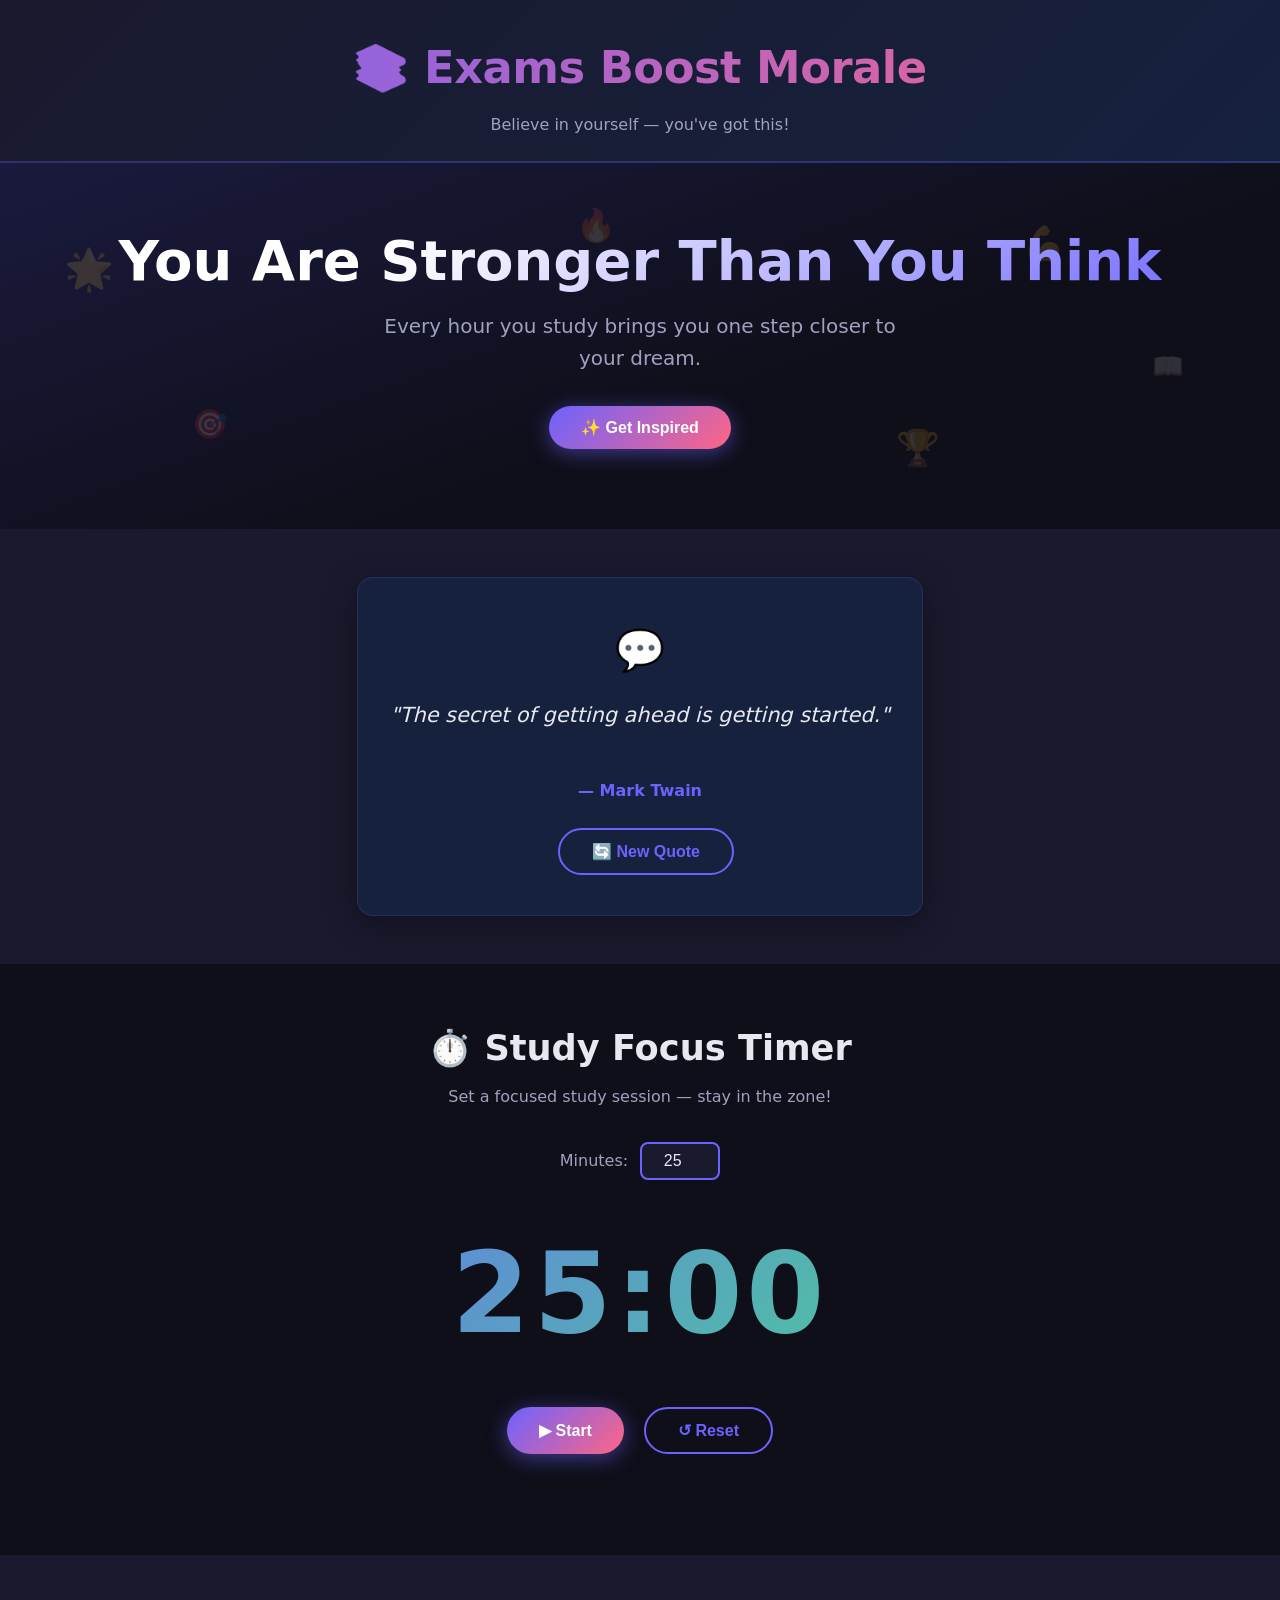
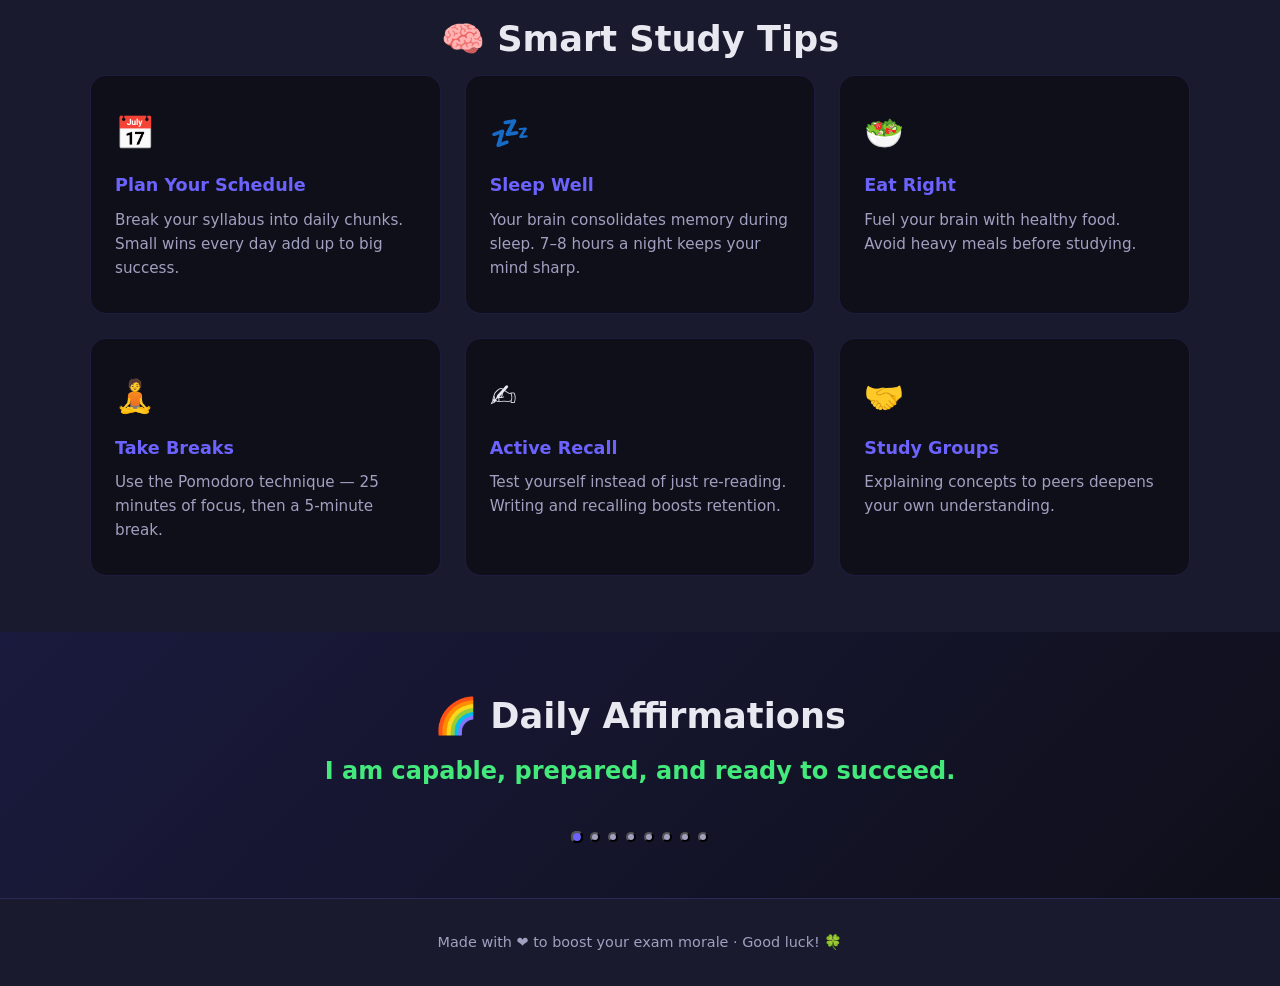
==== index.html @ 2e07d3cd "Add exam motivation webpage with Netlify hosting config Co-authored-by: FRDARSHIL <137996844+FRDARSH" ====
<!DOCTYPE html>
<html lang="en">
  <head>
    <meta charset="UTF-8" />
    <meta name="viewport" content="width=device-width, initial-scale=1.0" />
    <title>Exams Boost Morale 🚀</title>
    <link rel="stylesheet" href="style.css" />
  </head>
  <body>
    <!-- Header -->
    <header class="header">
      <h1 class="logo">📚 Exams Boost Morale</h1>
      <p class="tagline">Believe in yourself — you've got this!</p>
    </header>

    <!-- Hero Section -->
    <section class="hero">
      <div class="hero-content">
        <h2 class="hero-title">You Are Stronger Than You Think</h2>
        <p class="hero-sub">
          Every hour you study brings you one step closer to your dream.
        </p>
        <button class="btn-primary" id="inspireBtn">✨ Get Inspired</button>
      </div>
      <div class="floating-emojis" aria-hidden="true">
        <span>🌟</span><span>💪</span><span>🎯</span><span>🏆</span>
        <span>🔥</span><span>📖</span>
      </div>
    </section>

    <!-- Quote of the Day -->
    <section class="quote-section" id="quoteSection">
      <div class="quote-card">
        <span class="quote-icon">💬</span>
        <blockquote class="quote-text" id="quoteText">
          "The expert in anything was once a beginner."
        </blockquote>
        <p class="quote-author" id="quoteAuthor">— Helen Hayes</p>
        <button class="btn-secondary" id="newQuoteBtn">🔄 New Quote</button>
      </div>
    </section>

    <!-- Study Countdown Timer -->
    <section class="timer-section">
      <h2 class="section-title">⏱️ Study Focus Timer</h2>
      <p class="section-sub">Set a focused study session — stay in the zone!</p>
      <div class="timer-controls">
        <label for="studyMinutes">Minutes:</label>
        <input
          type="number"
          id="studyMinutes"
          value="25"
          min="1"
          max="120"
          aria-label="Study minutes"
        />
      </div>
      <div class="timer-display" id="timerDisplay">25:00</div>
      <div class="timer-buttons">
        <button class="btn-primary" id="startTimerBtn">▶ Start</button>
        <button class="btn-secondary" id="resetTimerBtn">↺ Reset</button>
      </div>
      <p class="timer-message" id="timerMessage"></p>
    </section>

    <!-- Tips Section -->
    <section class="tips-section">
      <h2 class="section-title">🧠 Smart Study Tips</h2>
      <div class="tips-grid">
        <div class="tip-card">
          <span class="tip-icon">📅</span>
          <h3>Plan Your Schedule</h3>
          <p>Break your syllabus into daily chunks. Small wins every day add up to big success.</p>
        </div>
        <div class="tip-card">
          <span class="tip-icon">💤</span>
          <h3>Sleep Well</h3>
          <p>Your brain consolidates memory during sleep. 7–8 hours a night keeps your mind sharp.</p>
        </div>
        <div class="tip-card">
          <span class="tip-icon">🥗</span>
          <h3>Eat Right</h3>
          <p>Fuel your brain with healthy food. Avoid heavy meals before studying.</p>
        </div>
        <div class="tip-card">
          <span class="tip-icon">🧘</span>
          <h3>Take Breaks</h3>
          <p>Use the Pomodoro technique — 25 minutes of focus, then a 5-minute break.</p>
        </div>
        <div class="tip-card">
          <span class="tip-icon">✍️</span>
          <h3>Active Recall</h3>
          <p>Test yourself instead of just re-reading. Writing and recalling boosts retention.</p>
        </div>
        <div class="tip-card">
          <span class="tip-icon">🤝</span>
          <h3>Study Groups</h3>
          <p>Explaining concepts to peers deepens your own understanding.</p>
        </div>
      </div>
    </section>

    <!-- Affirmations -->
    <section class="affirmation-section">
      <h2 class="section-title">🌈 Daily Affirmations</h2>
      <div class="affirmation-carousel" id="affirmationCarousel">
        <p class="affirmation-text" id="affirmationText">
          I am capable, prepared, and ready to succeed.
        </p>
      </div>
      <div class="affirmation-dots" id="affirmationDots"></div>
    </section>

    <!-- Footer -->
    <footer class="footer">
      <p>Made with ❤️ to boost your exam morale · Good luck! 🍀</p>
    </footer>

    <script src="script.js"></script>
  </body>
</html>
---- style.css ----
/* =====================
   Reset & Base
   ===================== */
*, *::before, *::after {
  box-sizing: border-box;
  margin: 0;
  padding: 0;
}

:root {
  --primary: #6c63ff;
  --primary-dark: #574fd6;
  --secondary: #ff6584;
  --accent: #43e97b;
  --bg: #0f0f1a;
  --surface: #1a1a2e;
  --surface2: #16213e;
  --text: #e8e8f0;
  --text-muted: #a0a0c0;
  --radius: 16px;
  --shadow: 0 8px 32px rgba(0, 0, 0, 0.4);
  --transition: 0.3s ease;
}

html {
  scroll-behavior: smooth;
}

body {
  font-family: 'Segoe UI', system-ui, -apple-system, sans-serif;
  background: var(--bg);
  color: var(--text);
  line-height: 1.6;
  min-height: 100vh;
}

/* =====================
   Header
   ===================== */
.header {
  text-align: center;
  padding: 2rem 1rem 1.5rem;
  background: linear-gradient(135deg, var(--surface) 0%, var(--surface2) 100%);
  border-bottom: 2px solid rgba(108, 99, 255, 0.3);
}

.logo {
  font-size: clamp(1.8rem, 5vw, 2.8rem);
  font-weight: 800;
  background: linear-gradient(90deg, var(--primary), var(--secondary));
  -webkit-background-clip: text;
  -webkit-text-fill-color: transparent;
  background-clip: text;
  letter-spacing: -0.5px;
}

.tagline {
  margin-top: 0.5rem;
  color: var(--text-muted);
  font-size: 1rem;
}

/* =====================
   Hero
   ===================== */
.hero {
  position: relative;
  text-align: center;
  padding: 4rem 1.5rem 5rem;
  background: linear-gradient(160deg, #1a1a3e 0%, #0f0f1a 60%);
  overflow: hidden;
}

.hero-content {
  position: relative;
  z-index: 1;
}

.hero-title {
  font-size: clamp(2rem, 6vw, 3.5rem);
  font-weight: 900;
  line-height: 1.2;
  margin-bottom: 1rem;
  background: linear-gradient(135deg, #fff 30%, var(--primary));
  -webkit-background-clip: text;
  -webkit-text-fill-color: transparent;
  background-clip: text;
}

.hero-sub {
  font-size: clamp(1rem, 2.5vw, 1.25rem);
  color: var(--text-muted);
  max-width: 520px;
  margin: 0 auto 2rem;
}

/* Floating emoji animations */
.floating-emojis {
  position: absolute;
  inset: 0;
  pointer-events: none;
}

.floating-emojis span {
  position: absolute;
  font-size: 2rem;
  animation: floatUp 6s ease-in-out infinite;
  opacity: 0.15;
}

.floating-emojis span:nth-child(1) { left: 5%;  top: 20%; animation-delay: 0s;    font-size: 2.5rem; }
.floating-emojis span:nth-child(2) { left: 80%; top: 15%; animation-delay: 1s;    font-size: 2rem;   }
.floating-emojis span:nth-child(3) { left: 15%; top: 65%; animation-delay: 2s;    font-size: 1.8rem; }
.floating-emojis span:nth-child(4) { left: 70%; top: 70%; animation-delay: 0.5s;  font-size: 2.2rem; }
.floating-emojis span:nth-child(5) { left: 45%; top: 10%; animation-delay: 1.5s;  font-size: 2rem;   }
.floating-emojis span:nth-child(6) { left: 90%; top: 50%; animation-delay: 2.5s;  font-size: 1.6rem; }

@keyframes floatUp {
  0%, 100% { transform: translateY(0) rotate(0deg);   opacity: 0.15; }
  50%       { transform: translateY(-20px) rotate(8deg); opacity: 0.35; }
}

/* =====================
   Buttons
   ===================== */
.btn-primary,
.btn-secondary {
  display: inline-block;
  padding: 0.75rem 2rem;
  border: none;
  border-radius: 50px;
  font-size: 1rem;
  font-weight: 700;
  cursor: pointer;
  transition: transform var(--transition), box-shadow var(--transition), opacity var(--transition);
}

.btn-primary {
  background: linear-gradient(135deg, var(--primary), var(--secondary));
  color: #fff;
  box-shadow: 0 4px 20px rgba(108, 99, 255, 0.5);
}

.btn-primary:hover {
  transform: translateY(-3px);
  box-shadow: 0 8px 28px rgba(108, 99, 255, 0.7);
}

.btn-secondary {
  background: transparent;
  color: var(--primary);
  border: 2px solid var(--primary);
  margin-left: 0.75rem;
}

.btn-secondary:hover {
  background: var(--primary);
  color: #fff;
  transform: translateY(-2px);
}

/* =====================
   Section Shared
   ===================== */
.section-title {
  text-align: center;
  font-size: clamp(1.5rem, 4vw, 2.2rem);
  font-weight: 800;
  margin-bottom: 0.5rem;
}

.section-sub {
  text-align: center;
  color: var(--text-muted);
  margin-bottom: 2rem;
}

/* =====================
   Quote Section
   ===================== */
.quote-section {
  padding: 3rem 1.5rem;
  background: var(--surface);
  text-align: center;
}

.quote-card {
  display: inline-block;
  max-width: 680px;
  background: var(--surface2);
  border-radius: var(--radius);
  padding: 2.5rem 2rem;
  box-shadow: var(--shadow);
  border: 1px solid rgba(108, 99, 255, 0.2);
}

.quote-icon {
  font-size: 2.5rem;
}

.quote-text {
  font-size: clamp(1.05rem, 2.5vw, 1.3rem);
  font-style: italic;
  color: var(--text);
  margin: 1rem 0;
  line-height: 1.7;
  min-height: 4rem;
  transition: opacity 0.4s ease;
}

.quote-text.fade {
  opacity: 0;
}

.quote-author {
  color: var(--primary);
  font-weight: 600;
  margin-bottom: 1.5rem;
  min-height: 1.5rem;
  transition: opacity 0.4s ease;
}

.quote-author.fade {
  opacity: 0;
}

/* =====================
   Timer Section
   ===================== */
.timer-section {
  padding: 3.5rem 1.5rem;
  background: var(--bg);
  text-align: center;
}

.timer-controls {
  display: flex;
  justify-content: center;
  align-items: center;
  gap: 0.75rem;
  margin-bottom: 1.5rem;
  color: var(--text-muted);
  font-size: 1rem;
}

.timer-controls input {
  width: 80px;
  padding: 0.5rem;
  border-radius: 8px;
  border: 2px solid var(--primary);
  background: var(--surface);
  color: var(--text);
  font-size: 1rem;
  text-align: center;
}

.timer-display {
  font-size: clamp(3rem, 12vw, 7rem);
  font-weight: 900;
  font-variant-numeric: tabular-nums;
  background: linear-gradient(135deg, var(--primary), var(--accent));
  -webkit-background-clip: text;
  -webkit-text-fill-color: transparent;
  background-clip: text;
  margin: 0.5rem 0 1.5rem;
  letter-spacing: 4px;
}

.timer-buttons {
  display: flex;
  justify-content: center;
  gap: 0.5rem;
  flex-wrap: wrap;
}

.timer-message {
  margin-top: 1.2rem;
  font-size: 1.1rem;
  color: var(--accent);
  font-weight: 600;
  min-height: 1.6rem;
}

/* =====================
   Tips Section
   ===================== */
.tips-section {
  padding: 3.5rem 1.5rem;
  background: var(--surface);
}

.tips-grid {
  display: grid;
  grid-template-columns: repeat(auto-fit, minmax(260px, 1fr));
  gap: 1.5rem;
  max-width: 1100px;
  margin: 0 auto;
}

.tip-card {
  background: var(--bg);
  border-radius: var(--radius);
  padding: 2rem 1.5rem;
  border: 1px solid rgba(108, 99, 255, 0.15);
  transition: transform var(--transition), box-shadow var(--transition);
}

.tip-card:hover {
  transform: translateY(-6px);
  box-shadow: 0 12px 36px rgba(108, 99, 255, 0.25);
  border-color: rgba(108, 99, 255, 0.4);
}

.tip-icon {
  font-size: 2rem;
  display: block;
  margin-bottom: 0.75rem;
}

.tip-card h3 {
  font-size: 1.1rem;
  font-weight: 700;
  margin-bottom: 0.5rem;
  color: var(--primary);
}

.tip-card p {
  color: var(--text-muted);
  font-size: 0.95rem;
}

/* =====================
   Affirmations
   ===================== */
.affirmation-section {
  padding: 3.5rem 1.5rem;
  background: linear-gradient(135deg, #1a1a3e, #0f0f1a);
  text-align: center;
}

.affirmation-carousel {
  max-width: 640px;
  margin: 0 auto 1.5rem;
  min-height: 3.5rem;
}

.affirmation-text {
  font-size: clamp(1.1rem, 3vw, 1.5rem);
  font-weight: 700;
  color: var(--accent);
  transition: opacity 0.5s ease;
}

.affirmation-text.fade {
  opacity: 0;
}

.affirmation-dots {
  display: flex;
  justify-content: center;
  gap: 0.5rem;
  margin-top: 1rem;
}

.dot {
  width: 10px;
  height: 10px;
  border-radius: 50%;
  background: var(--text-muted);
  cursor: pointer;
  transition: background var(--transition), transform var(--transition);
}

.dot.active {
  background: var(--primary);
  transform: scale(1.3);
}

/* =====================
   Footer
   ===================== */
.footer {
  text-align: center;
  padding: 2rem 1rem;
  background: var(--surface);
  border-top: 1px solid rgba(108, 99, 255, 0.2);
  color: var(--text-muted);
  font-size: 0.9rem;
}

/* =====================
   Responsive
   ===================== */
@media (max-width: 480px) {
  .btn-secondary {
    margin-left: 0;
    margin-top: 0.75rem;
  }

  .quote-card {
    padding: 1.5rem 1rem;
  }
}
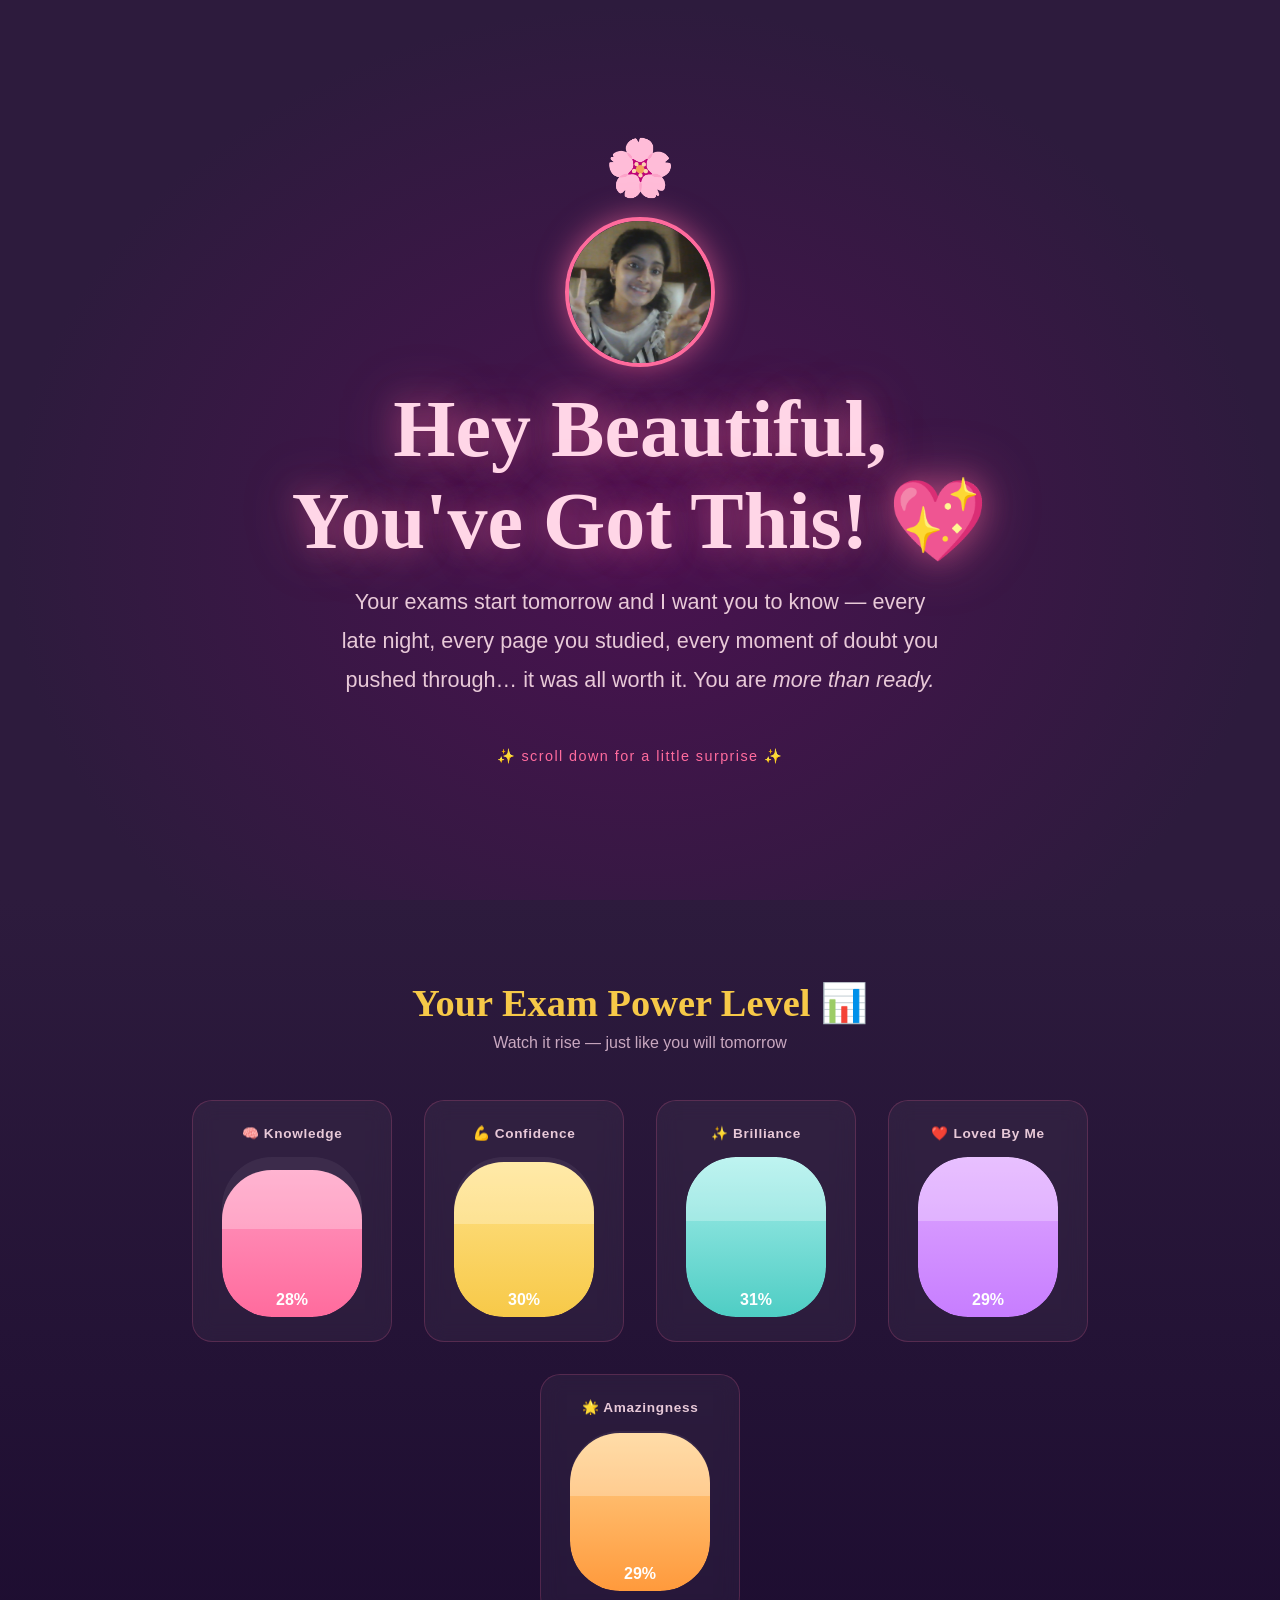
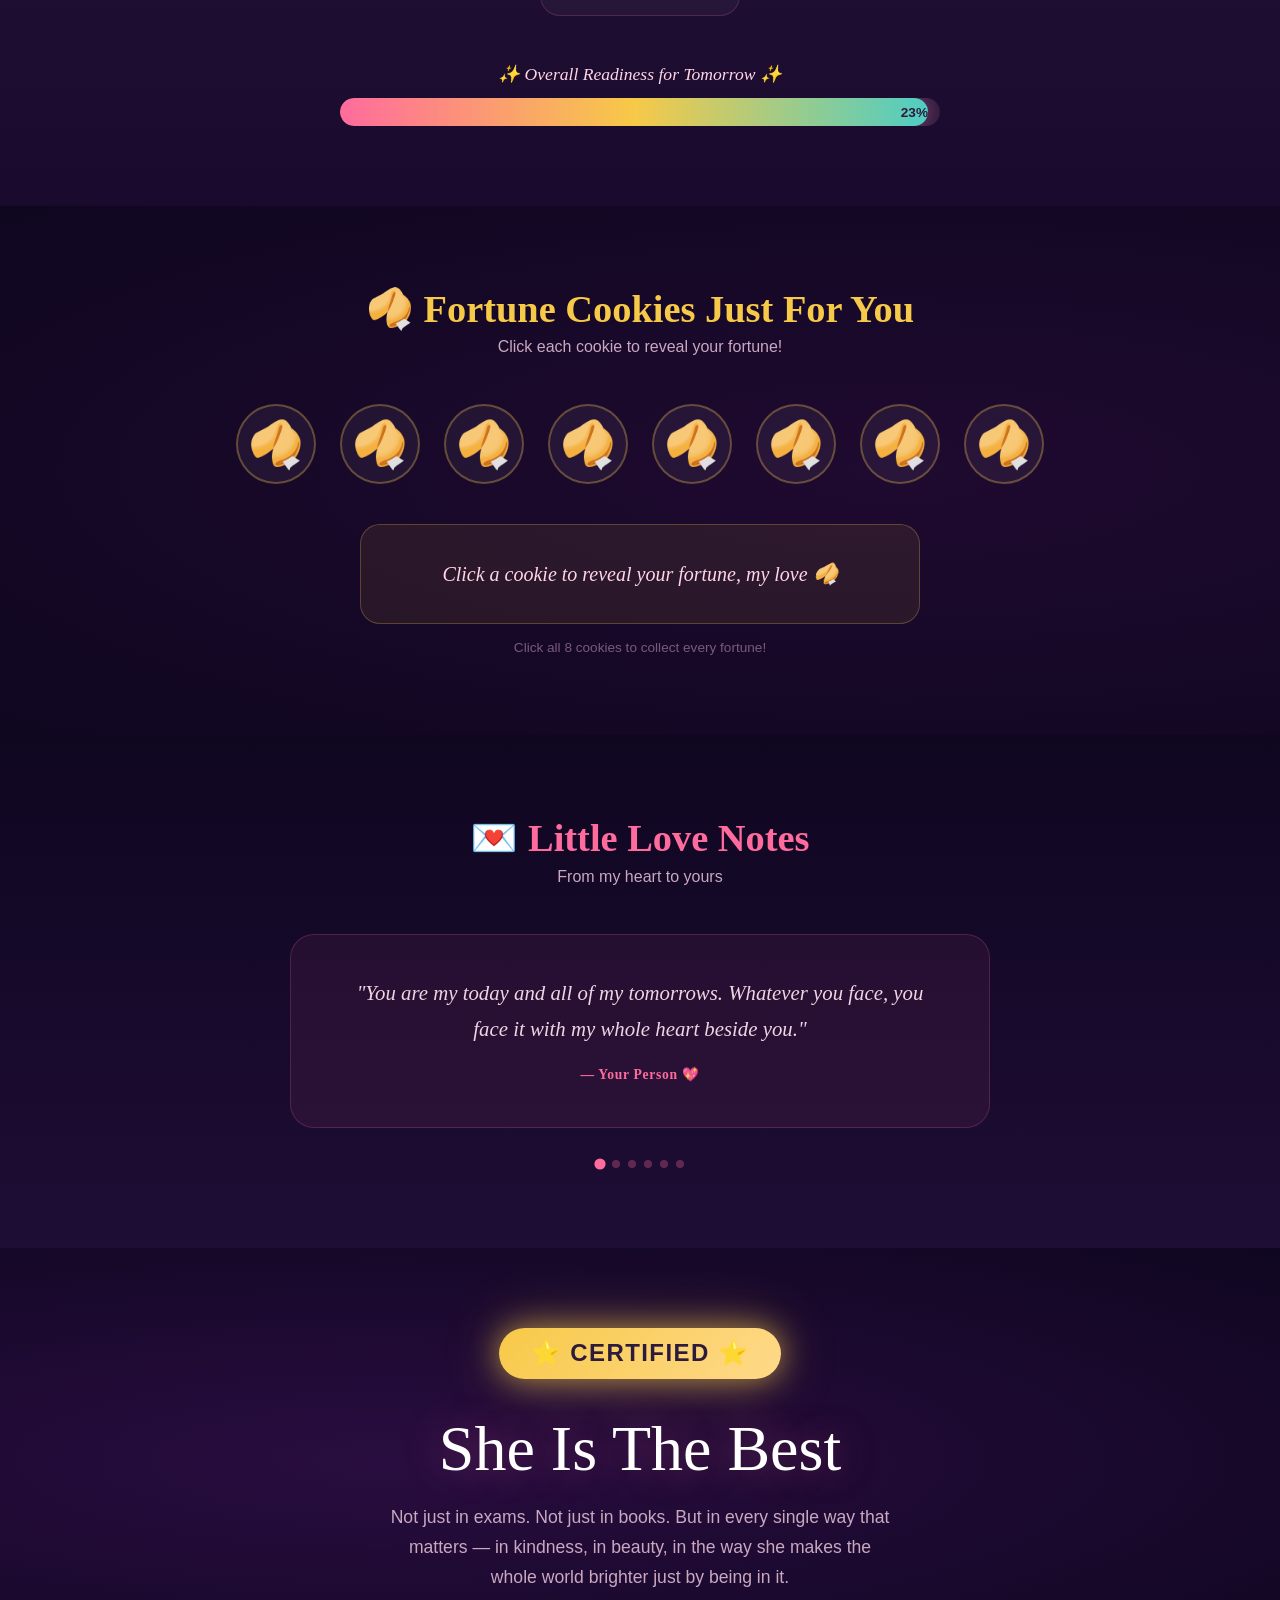
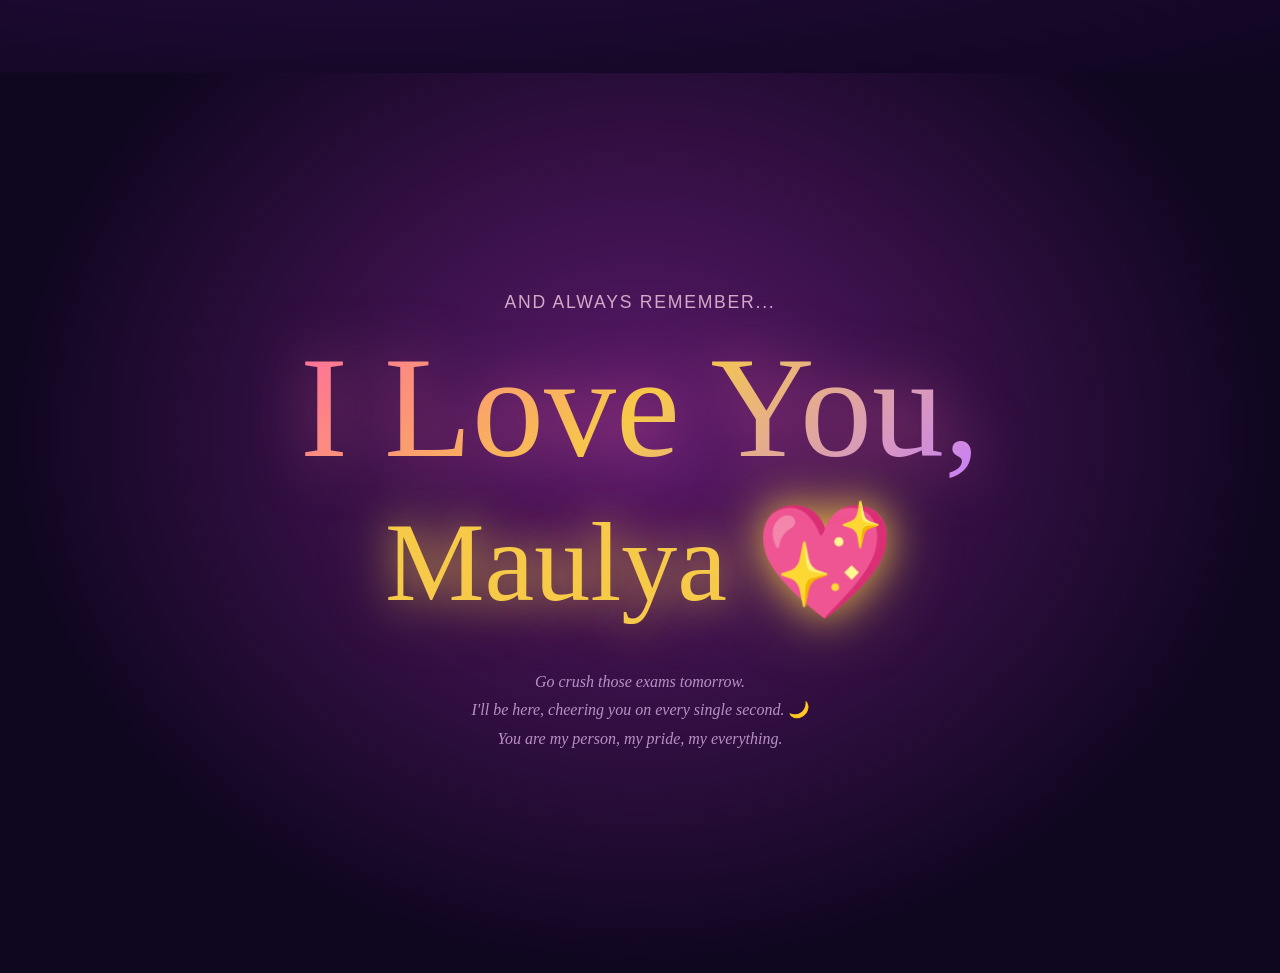
==== commit 2056b620: "Add files via upload" ====
--- a/index.html
+++ b/index.html
@@ -1,121 +1,687 @@
-<!DOCTYPE html>
-<html lang="en">
-  <head>
-    <meta charset="UTF-8" />
-    <meta name="viewport" content="width=device-width, initial-scale=1.0" />
-    <title>Exams Boost Morale 🚀</title>
-    <link rel="stylesheet" href="style.css" />
-  </head>
-  <body>
-    <!-- Header -->
-    <header class="header">
-      <h1 class="logo">📚 Exams Boost Morale</h1>
-      <p class="tagline">Believe in yourself — you've got this!</p>
-    </header>
-
-    <!-- Hero Section -->
-    <section class="hero">
-      <div class="hero-content">
-        <h2 class="hero-title">You Are Stronger Than You Think</h2>
-        <p class="hero-sub">
-          Every hour you study brings you one step closer to your dream.
-        </p>
-        <button class="btn-primary" id="inspireBtn">✨ Get Inspired</button>
-      </div>
-      <div class="floating-emojis" aria-hidden="true">
-        <span>🌟</span><span>💪</span><span>🎯</span><span>🏆</span>
-        <span>🔥</span><span>📖</span>
-      </div>
-    </section>
-
-    <!-- Quote of the Day -->
-    <section class="quote-section" id="quoteSection">
-      <div class="quote-card">
-        <span class="quote-icon">💬</span>
-        <blockquote class="quote-text" id="quoteText">
-          "The expert in anything was once a beginner."
-        </blockquote>
-        <p class="quote-author" id="quoteAuthor">— Helen Hayes</p>
-        <button class="btn-secondary" id="newQuoteBtn">🔄 New Quote</button>
-      </div>
-    </section>
-
-    <!-- Study Countdown Timer -->
-    <section class="timer-section">
-      <h2 class="section-title">⏱️ Study Focus Timer</h2>
-      <p class="section-sub">Set a focused study session — stay in the zone!</p>
-      <div class="timer-controls">
-        <label for="studyMinutes">Minutes:</label>
-        <input
-          type="number"
-          id="studyMinutes"
-          value="25"
-          min="1"
-          max="120"
-          aria-label="Study minutes"
-        />
-      </div>
-      <div class="timer-display" id="timerDisplay">25:00</div>
-      <div class="timer-buttons">
-        <button class="btn-primary" id="startTimerBtn">▶ Start</button>
-        <button class="btn-secondary" id="resetTimerBtn">↺ Reset</button>
-      </div>
-      <p class="timer-message" id="timerMessage"></p>
-    </section>
-
-    <!-- Tips Section -->
-    <section class="tips-section">
-      <h2 class="section-title">🧠 Smart Study Tips</h2>
-      <div class="tips-grid">
-        <div class="tip-card">
-          <span class="tip-icon">📅</span>
-          <h3>Plan Your Schedule</h3>
-          <p>Break your syllabus into daily chunks. Small wins every day add up to big success.</p>
-        </div>
-        <div class="tip-card">
-          <span class="tip-icon">💤</span>
-          <h3>Sleep Well</h3>
-          <p>Your brain consolidates memory during sleep. 7–8 hours a night keeps your mind sharp.</p>
-        </div>
-        <div class="tip-card">
-          <span class="tip-icon">🥗</span>
-          <h3>Eat Right</h3>
-          <p>Fuel your brain with healthy food. Avoid heavy meals before studying.</p>
-        </div>
-        <div class="tip-card">
-          <span class="tip-icon">🧘</span>
-          <h3>Take Breaks</h3>
-          <p>Use the Pomodoro technique — 25 minutes of focus, then a 5-minute break.</p>
-        </div>
-        <div class="tip-card">
-          <span class="tip-icon">✍️</span>
-          <h3>Active Recall</h3>
-          <p>Test yourself instead of just re-reading. Writing and recalling boosts retention.</p>
-        </div>
-        <div class="tip-card">
-          <span class="tip-icon">🤝</span>
-          <h3>Study Groups</h3>
-          <p>Explaining concepts to peers deepens your own understanding.</p>
-        </div>
-      </div>
-    </section>
-
-    <!-- Affirmations -->
-    <section class="affirmation-section">
-      <h2 class="section-title">🌈 Daily Affirmations</h2>
-      <div class="affirmation-carousel" id="affirmationCarousel">
-        <p class="affirmation-text" id="affirmationText">
-          I am capable, prepared, and ready to succeed.
-        </p>
-      </div>
-      <div class="affirmation-dots" id="affirmationDots"></div>
-    </section>
-
-    <!-- Footer -->
-    <footer class="footer">
-      <p>Made with ❤️ to boost your exam morale · Good luck! 🍀</p>
-    </footer>
-
-    <script src="script.js"></script>
-  </body>
-</html>
+<!DOCTYPE html>
+<html lang="en">
+<head>
+<meta charset="UTF-8">
+<meta name="viewport" content="width=device-width, initial-scale=1.0">
+<title>For Maulya 💖</title>
+<link href="https://fonts.googleapis.com/css2?family=Playfair+Display:ital,wght@0,400;0,700;1,400&family=Quicksand:wght@300;400;600&family=Dancing+Script:wght@700&display=swap" rel="stylesheet">
+<style>
+  :root {
+    --rose: #ff6b9d;
+    --gold: #f7c948;
+    --blush: #ffd6e7;
+    --deep: #2d1b3d;
+    --soft: #fff0f6;
+    --teal: #4ecdc4;
+    --glow: rgba(255,107,157,0.4);
+  }
+
+  * { margin: 0; padding: 0; box-sizing: border-box; }
+
+  body {
+    background: var(--deep);
+    font-family: 'Quicksand', sans-serif;
+    overflow-x: hidden;
+    cursor: default;
+  }
+
+  /* ── STARS ── */
+  #stars {
+    position: fixed; inset: 0; pointer-events: none; z-index: 0;
+  }
+  .star {
+    position: absolute; border-radius: 50%;
+    background: #fff; animation: twinkle var(--dur) ease-in-out infinite;
+  }
+  @keyframes twinkle {
+    0%,100%{opacity:0.2;transform:scale(1);}
+    50%{opacity:1;transform:scale(1.4);}
+  }
+
+  /* ── FLOATING HEARTS ── */
+  .float-heart {
+    position: fixed; font-size: 1.4rem; pointer-events: none;
+    animation: floatUp var(--dur2) ease-in forwards; z-index: 1;
+  }
+  @keyframes floatUp {
+    0%   { transform: translateY(0) rotate(0deg) scale(1); opacity:1; }
+    100% { transform: translateY(-110vh) rotate(360deg) scale(0.4); opacity:0; }
+  }
+
+  /* ── SECTIONS ── */
+  section { position: relative; z-index: 2; }
+
+  /* ── HERO ── */
+  #hero {
+    min-height: 100vh; display: flex; flex-direction: column;
+    align-items: center; justify-content: center; text-align: center;
+    padding: 2rem;
+    background: radial-gradient(ellipse at 50% 60%, #4a1250 0%, var(--deep) 70%);
+  }
+  #hero .emoji-ring {
+    font-size: 3.5rem; animation: spin 12s linear infinite; display: inline-block;
+    margin-bottom: 1rem;
+  }
+  @keyframes spin { to { transform: rotate(360deg); } }
+  #hero h1 {
+    font-family: 'Dancing Script', cursive;
+    font-size: clamp(2.6rem, 8vw, 5rem);
+    color: var(--blush);
+    text-shadow: 0 0 30px var(--glow), 0 0 60px var(--glow);
+    line-height: 1.15; margin-bottom: 1rem;
+  }
+  #hero p {
+    font-size: clamp(1rem, 3vw, 1.35rem);
+    color: #e8c9d8; max-width: 600px; line-height: 1.8;
+  }
+  .scroll-hint {
+    margin-top: 3rem; color: var(--rose); font-size: 0.9rem;
+    animation: bounce 2s infinite; letter-spacing: .1em;
+  }
+  @keyframes bounce { 0%,100%{transform:translateY(0);} 50%{transform:translateY(8px);} }
+
+  /* ── PROGRESS BAR ── */
+  #progress-section {
+    padding: 5rem 2rem;
+    background: linear-gradient(180deg, var(--deep) 0%, #1a0a2e 100%);
+    text-align: center;
+  }
+  #progress-section h2 {
+    font-family: 'Playfair Display', serif;
+    color: var(--gold); font-size: clamp(1.5rem, 5vw, 2.4rem);
+    margin-bottom: 0.5rem;
+  }
+  #progress-section .subtitle {
+    color: #c9a8c0; margin-bottom: 3rem; font-size: 1rem;
+  }
+  .progress-wrap {
+    display: flex; justify-content: center; gap: 2rem;
+    flex-wrap: wrap; max-width: 900px; margin: 0 auto;
+  }
+  .bar-card {
+    background: rgba(255,255,255,0.04);
+    border: 1px solid rgba(255,107,157,0.2);
+    border-radius: 20px; padding: 1.5rem 1.8rem;
+    width: 200px; backdrop-filter: blur(10px);
+  }
+  .bar-label { color: #e8c9d8; font-size: 0.85rem; margin-bottom: 1rem; font-weight: 600; letter-spacing:.05em; }
+  .bar-track {
+    width: 100%; height: 160px; background: rgba(255,255,255,0.06);
+    border-radius: 50px; position: relative; overflow: hidden;
+    display: flex; align-items: flex-end;
+  }
+  .bar-fill {
+    width: 100%; height: 0%; border-radius: 50px;
+    transition: height 2.5s cubic-bezier(.25,1,.5,1);
+    position: relative;
+  }
+  .bar-fill::after {
+    content: ''; position: absolute; top: 0; left: 0; right: 0;
+    height: 40%; background: rgba(255,255,255,0.25); border-radius: 50px 50px 0 0;
+  }
+  .bar-pct {
+    position: absolute; width: 100%; text-align: center;
+    bottom: 8px; color: #fff; font-weight: 700; font-size: 1rem; z-index: 2;
+  }
+  .fill-1 { background: linear-gradient(to top, #ff6b9d, #ff9ac1); }
+  .fill-2 { background: linear-gradient(to top, #f7c948, #ffe28a); }
+  .fill-3 { background: linear-gradient(to top, #4ecdc4, #a8efeb); }
+  .fill-4 { background: linear-gradient(to top, #c77dff, #e0aaff); }
+  .fill-5 { background: linear-gradient(to top, #ff9a3c, #ffd08a); }
+  .overall-bar-wrap {
+    max-width: 600px; margin: 3rem auto 0;
+  }
+  .overall-label {
+    font-family: 'Playfair Display', serif; font-style: italic;
+    color: var(--blush); font-size: 1.1rem; margin-bottom: 0.8rem;
+  }
+  .overall-track {
+    height: 28px; background: rgba(255,255,255,0.07);
+    border-radius: 50px; overflow: hidden; position: relative;
+  }
+  .overall-fill {
+    height: 100%; width: 0%; border-radius: 50px;
+    background: linear-gradient(90deg, #ff6b9d, #f7c948, #4ecdc4);
+    transition: width 3s cubic-bezier(.25,1,.5,1);
+    box-shadow: 0 0 20px rgba(255,107,157,0.5);
+  }
+  .overall-pct {
+    position: absolute; right: 12px; top: 50%; transform: translateY(-50%);
+    font-weight: 700; color: var(--deep); font-size: 0.85rem;
+  }
+
+  /* ── FORTUNE COOKIES ── */
+  #fortune-section {
+    padding: 5rem 2rem;
+    background: radial-gradient(ellipse at 70% 50%, #1f0a30 0%, #0f0620 100%);
+    text-align: center;
+  }
+  #fortune-section h2 {
+    font-family: 'Playfair Display', serif; color: var(--gold);
+    font-size: clamp(1.5rem, 5vw, 2.4rem); margin-bottom: 0.4rem;
+  }
+  #fortune-section .subtitle { color: #c9a8c0; margin-bottom: 3rem; font-size: 1rem; }
+  .cookie-grid {
+    display: flex; flex-wrap: wrap; gap: 1.5rem;
+    justify-content: center; max-width: 900px; margin: 0 auto 2.5rem;
+  }
+  .cookie {
+    width: 80px; height: 80px; font-size: 2.8rem;
+    background: rgba(255,255,255,0.05);
+    border: 2px solid rgba(247,201,72,0.3);
+    border-radius: 50%; display: flex; align-items: center; justify-content: center;
+    cursor: pointer; transition: transform .2s, box-shadow .2s;
+    animation: wobble 3s ease-in-out infinite;
+    animation-delay: var(--delay);
+  }
+  .cookie:hover {
+    transform: scale(1.15) rotate(10deg);
+    box-shadow: 0 0 30px rgba(247,201,72,0.5);
+  }
+  .cookie.cracked { animation: crack .4s forwards; cursor: default; }
+  @keyframes crack {
+    0%{transform:scale(1);}
+    30%{transform:scale(1.3) rotate(-5deg);}
+    60%{transform:scale(0.9) rotate(5deg);}
+    100%{transform:scale(1.05);}
+  }
+  @keyframes wobble {
+    0%,100%{transform:rotate(-3deg);}
+    50%{transform:rotate(3deg);}
+  }
+  .fortune-display {
+    min-height: 100px; max-width: 560px; margin: 0 auto;
+    background: rgba(247,201,72,0.08);
+    border: 1px solid rgba(247,201,72,0.25);
+    border-radius: 20px; padding: 1.8rem 2rem;
+    font-family: 'Playfair Display', serif; font-style: italic;
+    font-size: clamp(1rem, 3vw, 1.25rem); color: var(--blush);
+    line-height: 1.7; display: flex; align-items: center; justify-content: center;
+    text-align: center; transition: all .4s;
+  }
+  .fortune-hint { color: #7a5a7a; font-size: 0.85rem; margin-top: 1rem; }
+
+  /* ── LOVE QUOTES ── */
+  #quotes-section {
+    padding: 5rem 2rem;
+    background: linear-gradient(180deg, #0f0620 0%, #1e0d35 100%);
+    text-align: center;
+  }
+  #quotes-section h2 {
+    font-family: 'Playfair Display', serif; color: var(--rose);
+    font-size: clamp(1.5rem, 5vw, 2.4rem); margin-bottom: 0.4rem;
+  }
+  #quotes-section .subtitle { color: #c9a8c0; margin-bottom: 3rem; font-size: 1rem; }
+  .quote-carousel {
+    max-width: 700px; margin: 0 auto; position: relative;
+    min-height: 180px; display: flex; align-items: center; justify-content: center;
+  }
+  .quote-card {
+    background: rgba(255,107,157,0.07);
+    border: 1px solid rgba(255,107,157,0.2);
+    border-radius: 24px; padding: 2.5rem 3rem;
+    font-family: 'Playfair Display', serif; font-style: italic;
+    font-size: clamp(1.05rem, 3vw, 1.3rem); color: #f0d4e3;
+    line-height: 1.75; position: absolute; width: 100%;
+    opacity: 0; transition: opacity .8s, transform .8s;
+    transform: translateY(20px);
+  }
+  .quote-card.active { opacity: 1; transform: translateY(0); position: relative; }
+  .quote-card .attr {
+    display: block; margin-top: 1rem; color: var(--rose);
+    font-size: 0.85rem; font-style: normal; font-weight: 600; letter-spacing: .05em;
+  }
+  .quote-dots {
+    display: flex; gap: 8px; justify-content: center; margin-top: 2rem;
+  }
+  .dot {
+    width: 8px; height: 8px; border-radius: 50%;
+    background: rgba(255,107,157,0.3); cursor: pointer; transition: all .3s;
+  }
+  .dot.active { background: var(--rose); transform: scale(1.4); }
+
+  /* ── BEST CAPTION ── */
+  #best-section {
+    padding: 5rem 2rem;
+    background: radial-gradient(ellipse at 30% 50%, #290d40 0%, #0f0620 100%);
+    text-align: center;
+  }
+  .best-badge {
+    display: inline-block;
+    font-size: clamp(1.1rem, 4vw, 1.5rem);
+    color: var(--deep); font-weight: 700; letter-spacing: .06em;
+    background: linear-gradient(135deg, var(--gold), #ffd98a);
+    padding: .7rem 2rem; border-radius: 50px;
+    box-shadow: 0 0 30px rgba(247,201,72,0.6), 0 0 60px rgba(247,201,72,0.3);
+    animation: pulseBadge 2.5s ease-in-out infinite; margin-bottom: 2rem;
+  }
+  @keyframes pulseBadge {
+    0%,100%{box-shadow:0 0 30px rgba(247,201,72,.6),0 0 60px rgba(247,201,72,.3);}
+    50%{box-shadow:0 0 50px rgba(247,201,72,.9),0 0 100px rgba(247,201,72,.5);}
+  }
+  .best-text {
+    font-family: 'Playfair Display', serif;
+    font-size: clamp(2rem, 7vw, 4rem); color: #fff;
+    line-height: 1.2; text-shadow: 0 0 40px var(--glow);
+    margin-bottom: 1rem;
+  }
+  .best-sub { color: #c9a8c0; font-size: 1.1rem; max-width: 500px; margin: 0 auto; line-height: 1.7; }
+
+  /* ── ILY FINAL ── */
+  #ily-section {
+    min-height: 100vh; display: flex; flex-direction: column;
+    align-items: center; justify-content: center; text-align: center;
+    padding: 4rem 2rem;
+    background: radial-gradient(ellipse at 50% 40%, #5c1a6b 0%, #0f0620 70%);
+    position: relative; overflow: hidden;
+  }
+  .ily-pretext {
+    color: #d4a8c9; font-size: 1.1rem; margin-bottom: 1rem;
+    letter-spacing: .1em; text-transform: uppercase;
+  }
+  .ily-main {
+    font-family: 'Dancing Script', cursive;
+    font-size: clamp(3.5rem, 14vw, 9rem);
+    background: linear-gradient(135deg, var(--rose), var(--gold), #c77dff);
+    -webkit-background-clip: text; -webkit-text-fill-color: transparent;
+    background-clip: text;
+    filter: drop-shadow(0 0 30px rgba(255,107,157,0.6));
+    animation: ilyPulse 3s ease-in-out infinite; line-height: 1.1;
+    margin-bottom: 0.5rem;
+  }
+  @keyframes ilyPulse {
+    0%,100%{filter:drop-shadow(0 0 20px rgba(255,107,157,.5));}
+    50%{filter:drop-shadow(0 0 50px rgba(255,107,157,.9)) drop-shadow(0 0 80px rgba(247,201,72,.4));}
+  }
+  .ily-name {
+    font-family: 'Dancing Script', cursive;
+    font-size: clamp(3rem, 10vw, 7rem);
+    color: var(--gold);
+    text-shadow: 0 0 40px rgba(247,201,72,0.8), 0 0 80px rgba(247,201,72,0.4);
+    animation: namePop 4s ease-in-out infinite;
+  }
+  @keyframes namePop {
+    0%,100%{transform:scale(1);}
+    50%{transform:scale(1.04);}
+  }
+  .ily-footer {
+    margin-top: 2.5rem; color: #b891c4; font-size: 1rem;
+    font-family: 'Playfair Display', serif; font-style: italic; line-height: 1.8;
+  }
+  .heart-burst {
+    position: absolute; font-size: 1.2rem; pointer-events: none;
+    animation: burst var(--d) ease-out forwards; opacity: 0;
+  }
+  @keyframes burst {
+    0%{opacity:1;transform:translate(0,0) scale(1);}
+    100%{opacity:0;transform:translate(var(--tx),var(--ty)) scale(0.5);}
+  }
+
+  /* ── CONFETTI ── */
+  .confetti {
+    position: fixed; width: 8px; height: 8px; top: -10px;
+    pointer-events: none; z-index: 100;
+    animation: confettiFall var(--cf-dur) linear forwards;
+    border-radius: var(--cf-r);
+  }
+  @keyframes confettiFall {
+    0%  { transform: translateX(0) rotate(0deg); opacity:1; }
+    100%{ transform: translateX(var(--cf-x)) rotate(720deg) translateY(110vh); opacity:0; }
+  }
+
+  /* ── SCROLL REVEAL ── */
+  .reveal { opacity:0; transform:translateY(40px); transition: opacity .8s, transform .8s; }
+  .reveal.visible { opacity:1; transform:none; }
+
+  /* ── RESPONSIVE ── */
+  @media(max-width:500px){
+    .bar-card{width:140px;}
+    .bar-track{height:120px;}
+  }
+</style>
+</head>
+<body>
+
+<canvas id="stars"></canvas>
+
+<!-- ══ HERO ══ -->
+<section id="hero">
+  <div class="emoji-ring">🌸</div>
+  <img src="maulya.jpeg" alt="My Maulya" style="
+  width: 150px;
+  height: 150px;
+  border-radius: 50%;
+  object-fit: cover;
+  border: 4px solid #ff6b9d;
+  box-shadow: 0 0 30px rgba(255,107,157,0.6);
+  margin-bottom: 1rem;
+  animation: pulseBadge 2.5s ease-in-out infinite;
+  ">
+  <h1>Hey Beautiful,<br>You've Got This! 💖</h1>
+  <p>Your exams start tomorrow and I want you to know — every late night, every page you studied, every moment of doubt you pushed through… it was all worth it. You are <em>more than ready.</em></p>
+  <div class="scroll-hint">✨ scroll down for a little surprise ✨</div>
+</section>
+
+<!-- ══ PROGRESS BAR ══ -->
+<section id="progress-section">
+  <h2 class="reveal">Your Exam Power Level 📊</h2>
+  <p class="subtitle reveal">Watch it rise — just like you will tomorrow</p>
+  <div class="progress-wrap">
+    <div class="bar-card reveal">
+      <div class="bar-label">🧠 Knowledge</div>
+      <div class="bar-track">
+        <div class="bar-fill fill-1" data-target="92">
+          <div class="bar-pct">0%</div>
+        </div>
+      </div>
+    </div>
+    <div class="bar-card reveal">
+      <div class="bar-label">💪 Confidence</div>
+      <div class="bar-track">
+        <div class="bar-fill fill-2" data-target="97">
+          <div class="bar-pct">0%</div>
+        </div>
+      </div>
+    </div>
+    <div class="bar-card reveal">
+      <div class="bar-label">✨ Brilliance</div>
+      <div class="bar-track">
+        <div class="bar-fill fill-3" data-target="100">
+          <div class="bar-pct">0%</div>
+        </div>
+      </div>
+    </div>
+    <div class="bar-card reveal">
+      <div class="bar-label">❤️ Loved By Me</div>
+      <div class="bar-track">
+        <div class="bar-fill fill-4" data-target="100">
+          <div class="bar-pct">0%</div>
+        </div>
+      </div>
+    </div>
+    <div class="bar-card reveal">
+      <div class="bar-label">🌟 Amazingness</div>
+      <div class="bar-track">
+        <div class="bar-fill fill-5" data-target="99">
+          <div class="bar-pct">0%</div>
+        </div>
+      </div>
+    </div>
+  </div>
+  <div class="overall-bar-wrap reveal">
+    <p class="overall-label">✨ Overall Readiness for Tomorrow ✨</p>
+    <div class="overall-track">
+      <div class="overall-fill" data-target="98"></div>
+      <span class="overall-pct">0%</span>
+    </div>
+  </div>
+</section>
+
+<!-- ══ FORTUNE COOKIES ══ -->
+<section id="fortune-section">
+  <h2 class="reveal">🥠 Fortune Cookies Just For You</h2>
+  <p class="subtitle reveal">Click each cookie to reveal your fortune!</p>
+  <div class="cookie-grid" id="cookieGrid"></div>
+  <div class="fortune-display" id="fortuneDisplay">
+    Click a cookie to reveal your fortune, my love 🥠
+  </div>
+  <p class="fortune-hint">Click all 8 cookies to collect every fortune!</p>
+</section>
+
+<!-- ══ LOVE QUOTES ══ -->
+<section id="quotes-section">
+  <h2 class="reveal">💌 Little Love Notes</h2>
+  <p class="subtitle reveal">From my heart to yours</p>
+  <div class="quote-carousel" id="quoteCarousel"></div>
+  <div class="quote-dots" id="quoteDots"></div>
+</section>
+
+<!-- ══ BEST CAPTION ══ -->
+<section id="best-section">
+  <div class="best-badge reveal">⭐ CERTIFIED ⭐</div>
+  <div class="best-text reveal">She Is The Best</div>
+  <p class="best-sub reveal">Not just in exams. Not just in books. But in every single way that matters — in kindness, in beauty, in the way she makes the whole world brighter just by being in it.</p>
+</section>
+
+<!-- ══ I LOVE YOU ══ -->
+<section id="ily-section">
+  <p class="ily-pretext">And always remember...</p>
+  <div class="ily-main" id="ilyText">I Love You,</div>
+  <div class="ily-name" id="ilyName">Maulya 💖</div>
+  <div class="ily-footer">
+    Go crush those exams tomorrow.<br>
+    I'll be here, cheering you on every single second. 🌙<br>
+    <em>You are my person, my pride, my everything.</em>
+  </div>
+</section>
+
+<script>
+// ── STARS ──
+const canvas = document.getElementById('stars');
+const ctx = canvas.getContext('2d');
+let stars = [];
+function resizeCanvas(){
+  canvas.width = window.innerWidth;
+  canvas.height = window.innerHeight;
+}
+resizeCanvas();
+window.addEventListener('resize', resizeCanvas);
+for(let i=0;i<200;i++){
+  stars.push({
+    x: Math.random()*window.innerWidth,
+    y: Math.random()*window.innerHeight,
+    r: Math.random()*1.5+0.3,
+    o: Math.random(),
+    speed: Math.random()*0.005+0.002,
+    phase: Math.random()*Math.PI*2
+  });
+}
+function drawStars(){
+  ctx.clearRect(0,0,canvas.width,canvas.height);
+  stars.forEach(s=>{
+    s.phase += s.speed;
+    ctx.globalAlpha = 0.3 + 0.7*Math.abs(Math.sin(s.phase));
+    ctx.fillStyle = '#fff';
+    ctx.beginPath();
+    ctx.arc(s.x,s.y,s.r,0,Math.PI*2);
+    ctx.fill();
+  });
+  requestAnimationFrame(drawStars);
+}
+drawStars();
+
+// ── FLOATING HEARTS ──
+const heartEmojis = ['💖','💗','💓','💝','✨','🌸','💫','⭐'];
+function spawnHeart(){
+  const el = document.createElement('div');
+  el.className = 'float-heart';
+  el.textContent = heartEmojis[Math.floor(Math.random()*heartEmojis.length)];
+  const dur = (Math.random()*5+6).toFixed(1)+'s';
+  el.style.cssText = `--dur2:${dur};left:${Math.random()*95}vw;bottom:0;`;
+  document.body.appendChild(el);
+  el.addEventListener('animationend', ()=>el.remove());
+}
+setInterval(spawnHeart, 1200);
+
+// ── SCROLL REVEAL ──
+const reveals = document.querySelectorAll('.reveal');
+const observer = new IntersectionObserver(entries=>{
+  entries.forEach(e=>{
+    if(e.isIntersecting){
+      e.target.classList.add('visible');
+      // trigger bars when progress section is in view
+      if(e.target.closest('#progress-section') || e.target === document.querySelector('#progress-section h2')){
+        triggerBars();
+      }
+    }
+  });
+},{threshold:0.15});
+reveals.forEach(r=>observer.observe(r));
+
+// ── PROGRESS BARS ──
+let barsTriggered = false;
+function triggerBars(){
+  if(barsTriggered) return;
+  barsTriggered = true;
+  setTimeout(()=>{
+    document.querySelectorAll('.bar-fill').forEach(fill=>{
+      const target = parseInt(fill.dataset.target);
+      fill.style.height = target+'%';
+      animatePct(fill.querySelector('.bar-pct'), target);
+    });
+    const ov = document.querySelector('.overall-fill');
+    const ovTarget = parseInt(ov.dataset.target);
+    ov.style.width = ovTarget+'%';
+    animateOvPct(document.querySelector('.overall-pct'), ovTarget);
+  },400);
+}
+function animatePct(el, target){
+  let cur=0;
+  const step = target/120;
+  const iv = setInterval(()=>{
+    cur = Math.min(cur+step, target);
+    el.textContent = Math.round(cur)+'%';
+    if(cur>=target) clearInterval(iv);
+  },20);
+}
+function animateOvPct(el, target){
+  let cur=0;
+  const step = target/150;
+  const iv = setInterval(()=>{
+    cur = Math.min(cur+step, target);
+    el.textContent = Math.round(cur)+'%';
+    if(cur>=target) clearInterval(iv);
+  },20);
+}
+
+// also trigger on scroll past progress section
+const progSec = document.getElementById('progress-section');
+window.addEventListener('scroll',()=>{
+  const rect = progSec.getBoundingClientRect();
+  if(rect.top < window.innerHeight*0.7) triggerBars();
+});
+
+// ── FORTUNE COOKIES ──
+const fortunes = [
+  "🥠 Your brilliance is not an accident — it was built one study hour at a time. Tomorrow, you shine.",
+  "🥠 The universe has already written 'A*' next to your name. You just have to show up and collect it.",
+  "🥠 Stars don't dim before a test. And you, my love, are the brightest star in the sky.",
+  "🥠 Every answer you write tomorrow will be a love letter — from your hardworking brain to your beautiful future.",
+  "🥠 Confidence is your superpower. Intelligence is your weapon. Luck is just the bonus you already have.",
+  "🥠 The girl who made her partner fall hopelessly in love has the power to make her examiners do the same.",
+  "🥠 Sleep well tonight. You've earned tomorrow's victory already. It's just waiting for you to claim it.",
+  "🥠 You are capable of extraordinary things. The exam is just the universe asking you to prove what I already know.",
+];
+const cookieGrid = document.getElementById('cookieGrid');
+const fortuneDisplay = document.getElementById('fortuneDisplay');
+let cracked = new Set();
+for(let i=0;i<8;i++){
+  const c = document.createElement('div');
+  c.className = 'cookie';
+  c.style.setProperty('--delay', (i*0.3)+'s');
+  c.textContent = '🥠';
+  c.dataset.idx = i;
+  c.addEventListener('click', ()=>{
+    if(cracked.has(i)) return;
+    cracked.add(i);
+    c.classList.add('cracked');
+    c.textContent = '✨';
+    fortuneDisplay.style.opacity='0';
+    setTimeout(()=>{
+      fortuneDisplay.textContent = fortunes[i];
+      fortuneDisplay.style.opacity='1';
+      fortuneDisplay.style.transition='opacity .6s';
+    },300);
+    spawnConfetti(8);
+  });
+  cookieGrid.appendChild(c);
+}
+
+// ── QUOTES ──
+const quotes = [
+  { text: "You are my today and all of my tomorrows. Whatever you face, you face it with my whole heart beside you.", attr: "— Your Person 💖" },
+  { text: "I fell in love with the girl who reads late at night, who works so hard it takes my breath away, who makes difficult look effortless.", attr: "— Forever Yours" },
+  { text: "Wherever you go, whatever room you walk into — you are the most extraordinary person there. Never forget that.", attr: "— Always & Always" },
+  { text: "Your kindness, your intelligence, your smile — you are not just my love, you are my greatest inspiration.", attr: "— Your Number One Fan" },
+  { text: "The best moments of my life? The ones that have you in them. Tomorrow will be one of your best moments. I can feel it.", attr: "— Me 💛" },
+  { text: "You are the kind of woman poems are written about. Go show the world what I already know.", attr: "— Your Biggest Admirer" },
+];
+const carousel = document.getElementById('quoteCarousel');
+const dotsWrap = document.getElementById('quoteDots');
+let activeQ = 0;
+quotes.forEach((q,i)=>{
+  const card = document.createElement('div');
+  card.className = 'quote-card' + (i===0?' active':'');
+  card.innerHTML = `"${q.text}" <span class="attr">${q.attr}</span>`;
+  carousel.appendChild(card);
+  const dot = document.createElement('div');
+  dot.className = 'dot' + (i===0?' active':'');
+  dot.addEventListener('click',()=>goToQuote(i));
+  dotsWrap.appendChild(dot);
+});
+function goToQuote(n){
+  const cards = carousel.querySelectorAll('.quote-card');
+  const dots = dotsWrap.querySelectorAll('.dot');
+  cards[activeQ].classList.remove('active');
+  dots[activeQ].classList.remove('active');
+  activeQ = n;
+  cards[activeQ].classList.add('active');
+  dots[activeQ].classList.add('active');
+}
+setInterval(()=>goToQuote((activeQ+1)%quotes.length), 4500);
+
+// ── ILY CONFETTI + BURST ──
+const ilySection = document.getElementById('ily-section');
+let ilyTriggered = false;
+const ilyObserver = new IntersectionObserver(entries=>{
+  entries.forEach(e=>{
+    if(e.isIntersecting && !ilyTriggered){
+      ilyTriggered = true;
+      setTimeout(()=>spawnConfetti(60),600);
+      setTimeout(()=>spawnConfetti(60),1400);
+      createHeartBurst();
+    }
+  });
+},{threshold:0.4});
+ilyObserver.observe(ilySection);
+
+function createHeartBurst(){
+  for(let i=0;i<30;i++){
+    const el = document.createElement('div');
+    el.className = 'heart-burst';
+    const angle = (i/30)*360;
+    const dist = 80+Math.random()*120;
+    const tx = Math.cos(angle*Math.PI/180)*dist+'px';
+    const ty = Math.sin(angle*Math.PI/180)*dist+'px';
+    el.style.cssText = `--d:${1+Math.random()}s;--tx:${tx};--ty:${ty};left:50%;top:50%;`;
+    el.textContent = ['💖','💗','💓','✨','🌸'][Math.floor(Math.random()*5)];
+    ilySection.appendChild(el);
+    el.addEventListener('animationend',()=>el.remove());
+  }
+}
+
+// ── CONFETTI ──
+const confettiColors = ['#ff6b9d','#f7c948','#4ecdc4','#c77dff','#ff9a3c','#fff'];
+function spawnConfetti(count){
+  for(let i=0;i<count;i++){
+    setTimeout(()=>{
+      const el = document.createElement('div');
+      el.className = 'confetti';
+      const color = confettiColors[Math.floor(Math.random()*confettiColors.length)];
+      const cfDur = (2+Math.random()*2).toFixed(1)+'s';
+      const cfX = ((Math.random()-0.5)*300).toFixed(0)+'px';
+      const r = Math.random()>0.5?'50%':'3px';
+      el.style.cssText = `
+        --cf-dur:${cfDur};--cf-x:${cfX};--cf-r:${r};
+        left:${10+Math.random()*80}vw;
+        background:${color};
+        transform:rotate(${Math.random()*360}deg);
+      `;
+      document.body.appendChild(el);
+      el.addEventListener('animationend',()=>el.remove());
+    },i*30);
+  }
+}
+</script>
+</body>
+</html>
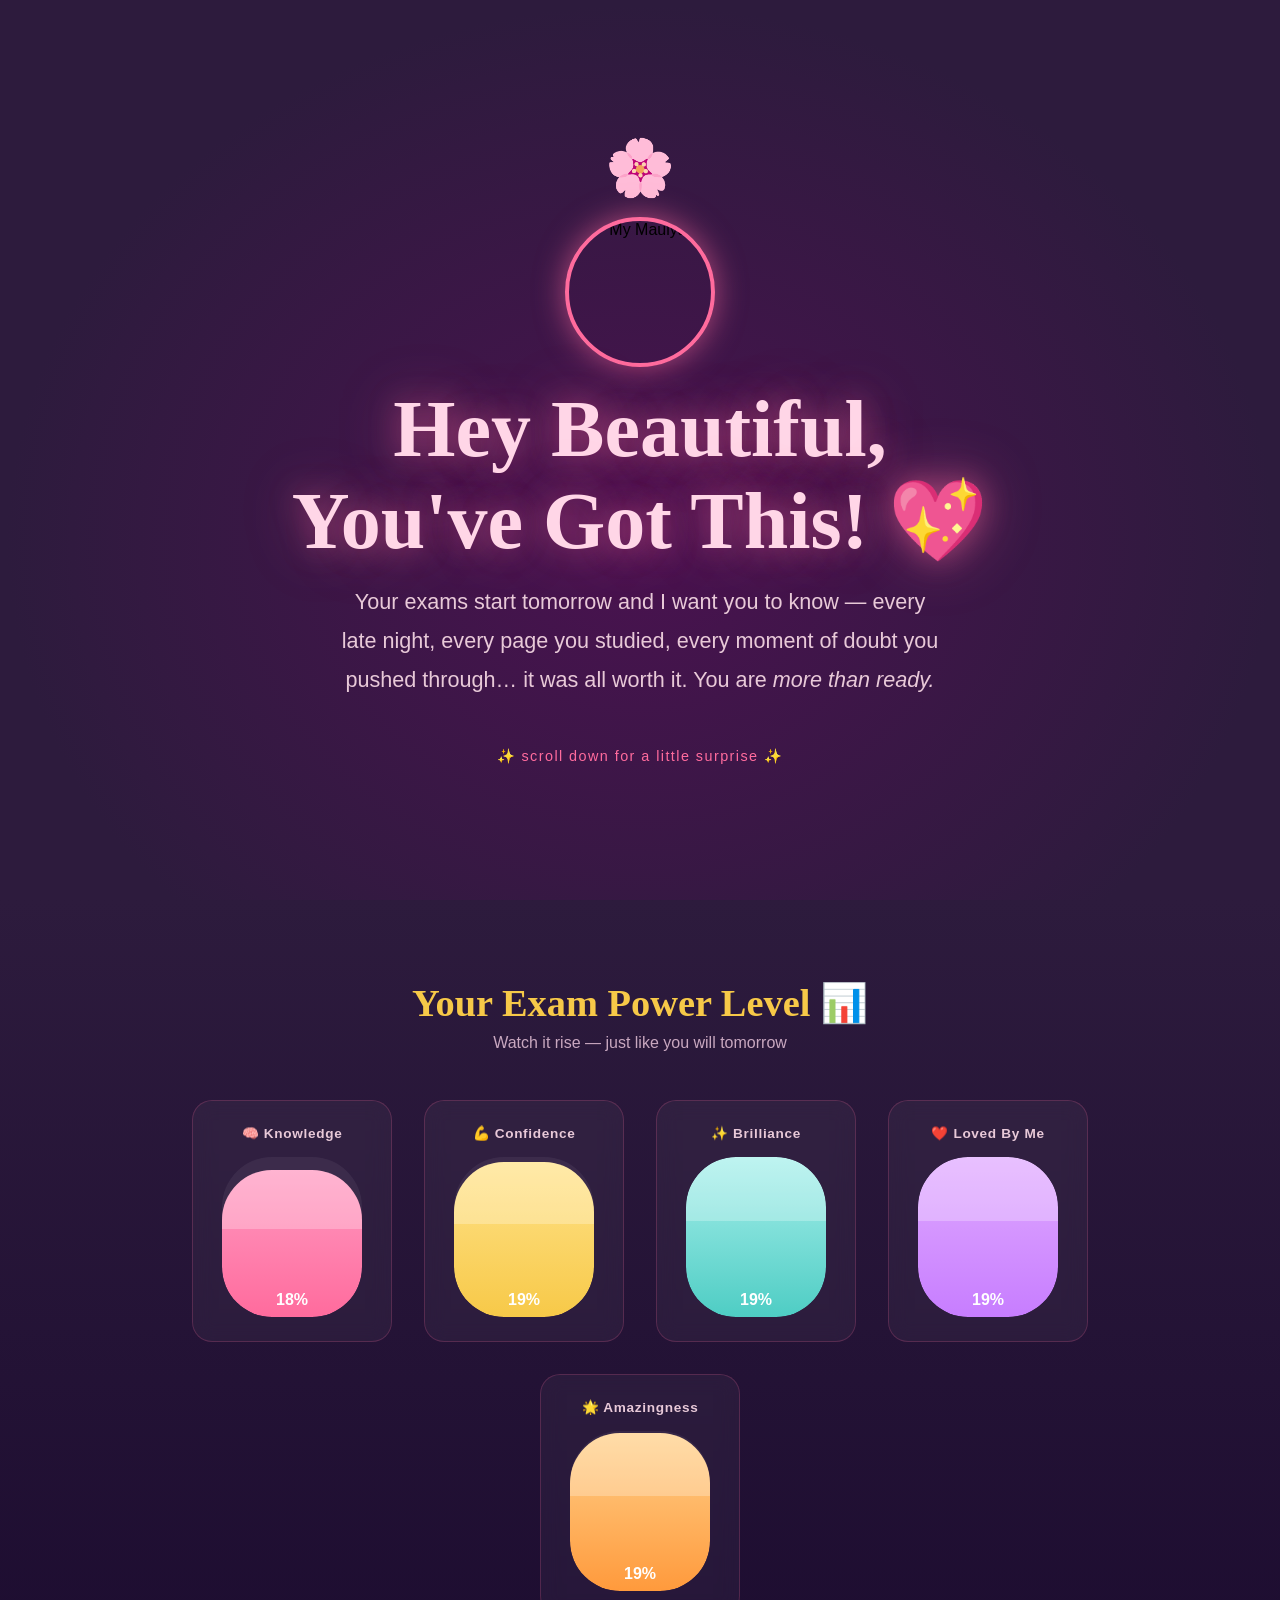
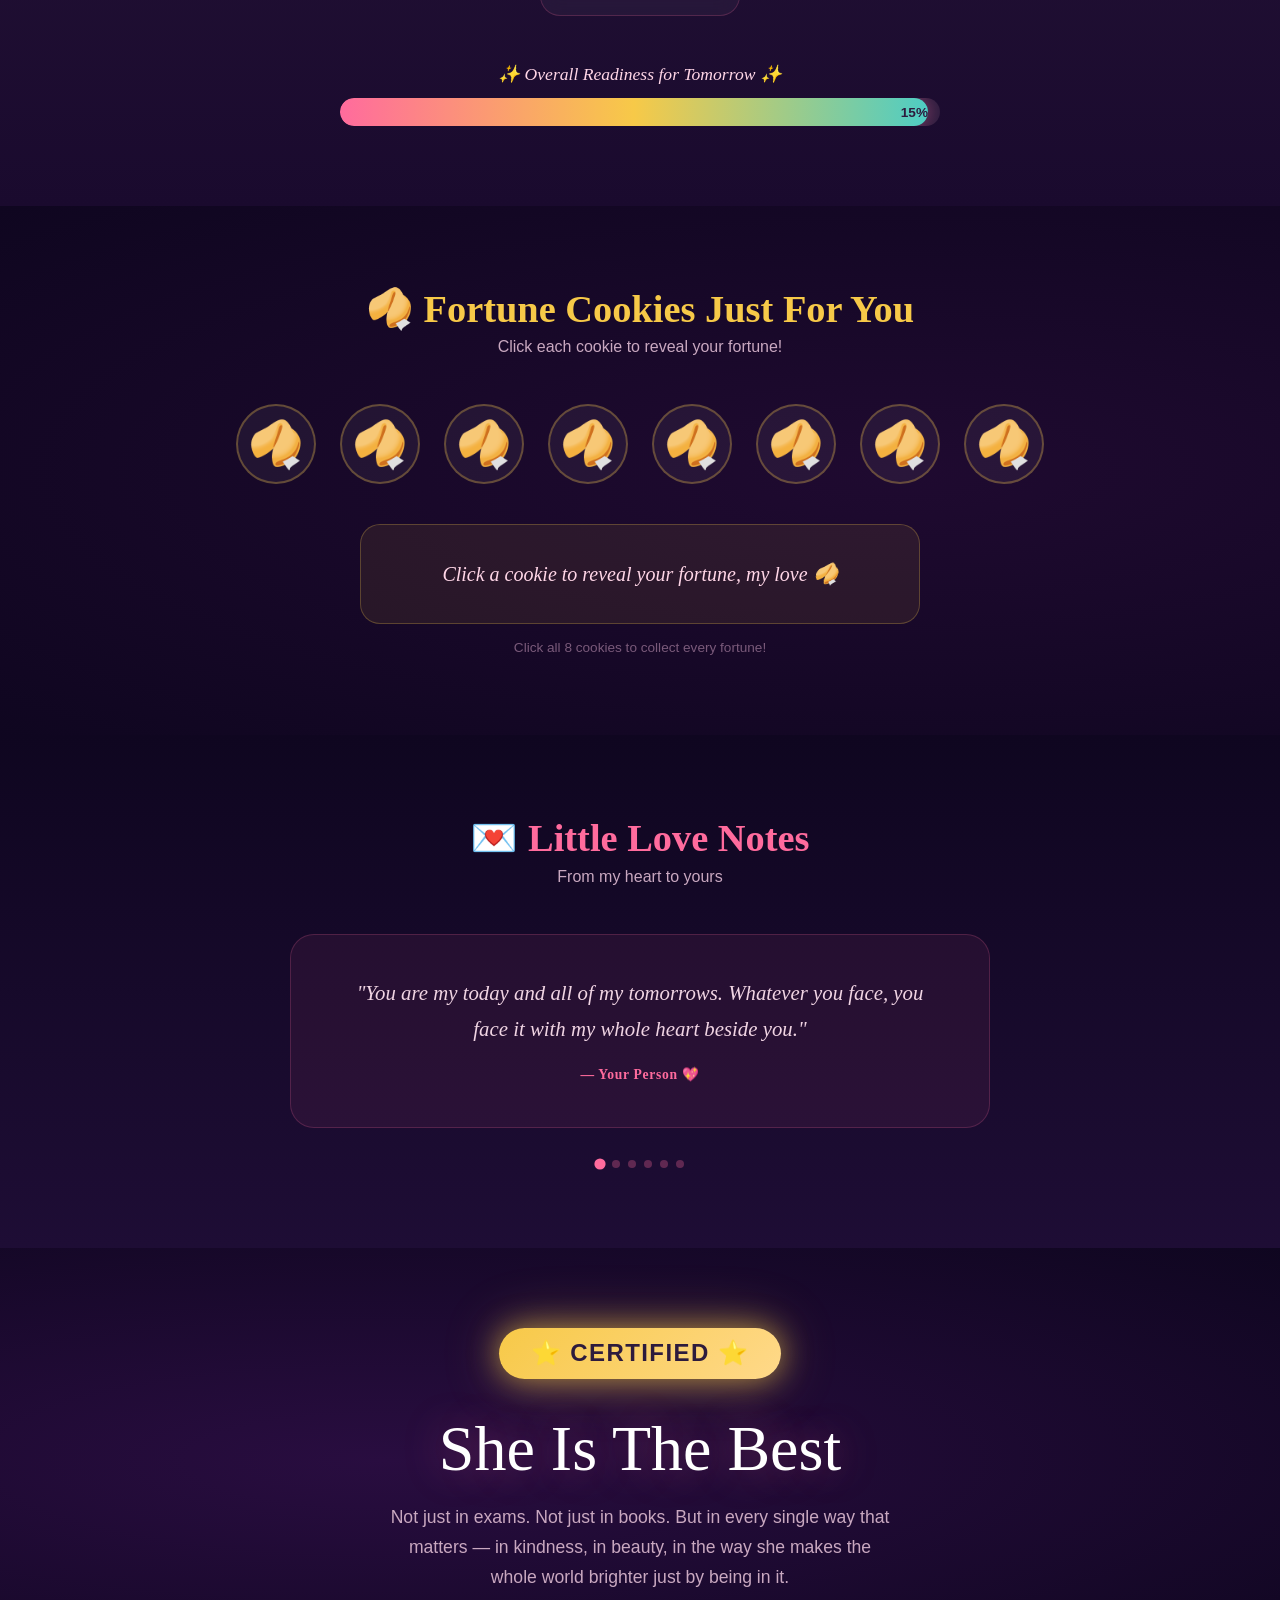
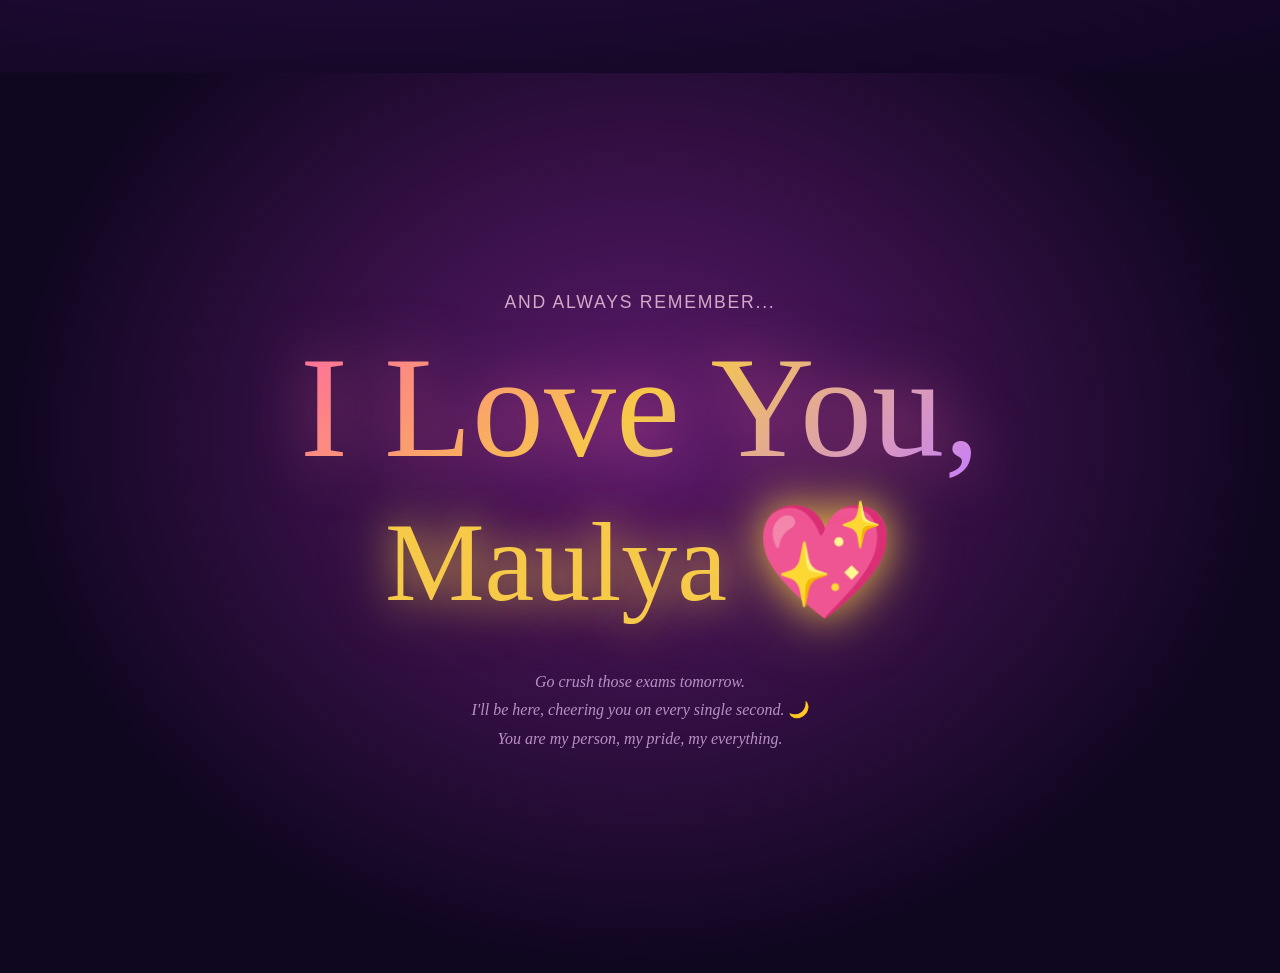
==== commit 2d1b172c: "Change 'Hello World' to 'Goodbye World'" ====
--- a/index.html
+++ b/index.html
@@ -347,7 +347,7 @@
 <!-- ══ HERO ══ -->
 <section id="hero">
   <div class="emoji-ring">🌸</div>
-  <img src="maulya.jpeg" alt="My Maulya" style="
+  <img src="https://res.cloudinary.com/ducqlovmd/image/upload/v1773075135/maulya_iwxkpd.jpg" alt="My Maulya" style="
   width: 150px;
   height: 150px;
   border-radius: 50%;
@@ -684,4 +684,5 @@
 }
 </script>
 </body>
-</html>+
+</html>
